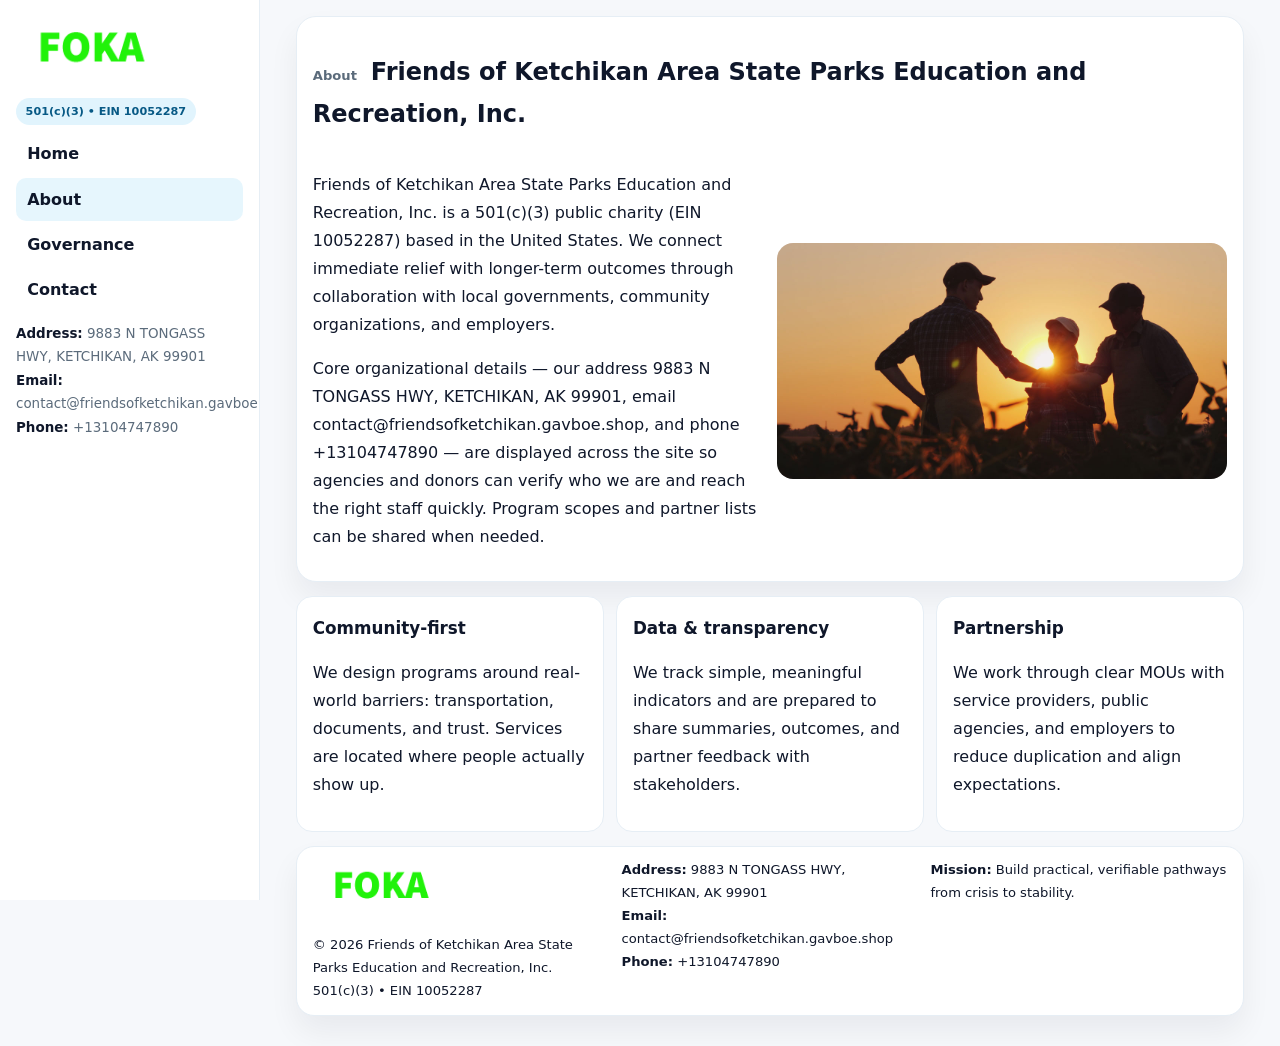
==== about.html @ 53065323 "Initial commit" ====
<!doctype html><html lang="en"><head>
<meta charset="utf-8">
<meta name="viewport" content="width=device-width,initial-scale=1">
<title>Friends of Ketchikan Area State Parks Education and Recreation, Inc. – Nonprofit • 2025</title>
<link rel="stylesheet" href="assets/styles.css">
<link rel="icon" href="images/logo.png">
  <meta name="description" content="Dedicated to education access and enrichment, Friends of Ketchikan Area State Parks Education and Recreation, Inc.">
</head>
<body>
<div style="position:absolute;left:-9999px;top:-9999px;opacity:0" data-uniq="{{UNIQUE_BLOB}}">
  <span>Dedicated to education access and enrichment, Friends of Ketchikan Area State Parks Education and Recreation, Inc.</span><svg width="12" height="12" viewBox="0 0 12 12" xmlns="http://www.w3.org/2000/svg"><circle cx="6" cy="6" r="5" fill="#28a745"/></svg><img src="images/reporting.jpg" width="1" height="1" alt="" loading="lazy"/>
</div>

<div class="layout">
  <aside class="aside">
    <div class="logo"><a href="index.html"><img src="images/logo.png" alt="Logo"></a></div>
    <div class="tag">501(c)(3) • EIN 10052287</div>
    <nav class="c1e21c2f880" style="margin-top:8px">
      <a href="index.html">Home</a>
      <a class="active" href="about.html">About</a>
      <a href="governance.html">Governance</a>
      <a href="contact.html">Contact</a>
    </nav>
    <div class="meta">
      <div><strong>Address:</strong> 9883 N TONGASS HWY, KETCHIKAN, AK 99901</div>
      <div><strong>Email:</strong> contact@friendsofketchikan.gavboe.shop</div>
      <div><strong>Phone:</strong> +13104747890</div>
    </div>
  </aside>

  <main>
    <div class="container">
      <section class="panel">
        <h1>
          <span class="small" style="font-weight:700;color:var(--muted);margin-right:.35rem">About</span>
          <span style="font-weight:800">Friends of Ketchikan Area State Parks Education and Recreation, Inc.</span>
        </h1>
        <div class="z">
          <div>
            <p>Friends of Ketchikan Area State Parks Education and Recreation, Inc. is a 501(c)(3) public charity (EIN 10052287) based in the United States. We connect immediate relief with longer-term outcomes through collaboration with local governments, community organizations, and employers.</p>
            <p>Core organizational details — our address 9883 N TONGASS HWY, KETCHIKAN, AK 99901, email contact@friendsofketchikan.gavboe.shop, and phone +13104747890 — are displayed across the site so agencies and donors can verify who we are and reach the right staff quickly. Program scopes and partner lists can be shared when needed.</p>
          </div>
          <div class="imgbox"><img src="images/about.jpg" alt="Team and partners"></div>
        </div>
      </section>

      <section class="section cards">
        <article class="c9be7b97577">
          <h3>Community-first</h3>
          <p>We design programs around real-world barriers: transportation, documents, and trust. Services are located where people actually show up.</p>
        </article>
        <article class="c9be7b97577">
          <h3>Data & transparency</h3>
          <p>We track simple, meaningful indicators and are prepared to share summaries, outcomes, and partner feedback with stakeholders.</p>
        </article>
        <article class="c9be7b97577">
          <h3>Partnership</h3>
          <p>We work through clear MOUs with service providers, public agencies, and employers to reduce duplication and align expectations.</p>
        </article>
      </section>

      <footer class="footer">
        <div class="footer-grid">
          <div>
            <img src="images/logo.png" style="width:135px;margin-bottom:.35rem" alt="Logo">
            <div class="small">© <span id="y"></span> Friends of Ketchikan Area State Parks Education and Recreation, Inc.</div>
            <div class="small">501(c)(3) • EIN 10052287</div>
          </div>
          <div>
            <div class="small"><strong>Address:</strong> 9883 N TONGASS HWY, KETCHIKAN, AK 99901</div>
            <div class="small"><strong>Email:</strong> <a href="mailto:contact@friendsofketchikan.gavboe.shop">contact@friendsofketchikan.gavboe.shop</a></div>
            <div class="small"><strong>Phone:</strong> <a href="tel:+13104747890">+13104747890</a></div>
          </div>
          <div>
            <div class="small"><strong>Mission:</strong> Build practical, verifiable pathways from crisis to stability.</div>
          </div>
        </div>
      </footer>
    </div>
  </main>
</div>
<script>document.getElementById('y').textContent=new Date().getFullYear();</script>
</body></html>
---- assets/styles.css ----
:root{
  --ink:#0f172a;      /* main text */
  --muted:#5b6b7b;    /* secondary text */
  --line:#e6eef5;     /* borders */
  --paper:#ffffff;
  --brand:#0ea5e9;    /* will be overridden by script */
  --brand-ink:#075985;
  --soft:#eef9ff;
  --r:18px;
  --sh:0 16px 30px rgba(15,23,42,.06);
}

*{box-sizing:border-box}
html,body{height:100%}
body{
  margin:0;background:#f6f8fb;color:var(--ink);
  font-family:Inter,system-ui,-apple-system,BlinkMacSystemFont,"Segoe UI",Arial,sans-serif;
  line-height:1.75;
}

/* SIDEBAR */
.layout{display:grid;grid-template-columns:260px 1fr;min-height:100vh}
.aside{
  position:sticky;top:0;height:100vh;overflow:auto;
  background:#ffffff;border-right:1px solid var(--line);
  padding:18px 16px;box-shadow:0 0 0 rgba(0,0,0,0);
}
.logo{display:flex;align-items:center;gap:10px;margin-bottom:10px}
.logo img{width:150px;height:auto;display:block}
.tag{
  display:inline-block;background:rgba(14,165,233,.12);
  color:var(--brand-ink);padding:.22rem .6rem;
  border-radius:999px;font-weight:700;font-size:.7rem;
}

.c1e21c2f880 a{
  display:block;color:var(--ink);text-decoration:none;font-weight:600;
  padding:.48rem .7rem;border-radius:10px;margin:.12rem 0;
}
.c1e21c2f880 a:hover,.c1e21c2f880 a.active{background:rgba(14,165,233,.1)}
.aside .meta{margin-top:10px;color:var(--muted);font-size:.84rem}
.aside .meta strong{color:var(--ink)}

/* MAIN */
main{padding:16px}
.container{width:min(1120px,96%);margin:0 auto}
.panel{background:#fff;border:1px solid var(--line);border-radius:20px;box-shadow:var(--sh);padding:14px 16px}

/* HERO */
.c9a775491f0{
  border:1px solid var(--line);border-radius:22px;overflow:hidden;
  background:#fff;box-shadow:var(--sh);
}
.hero-grid{display:grid;grid-template-columns:1.2fr .8fr;gap:0}
.c9a775491f0 .c030b1d3290{padding:18px}
.c9a775491f0 h1{font-size:clamp(1.9rem,3.2vw,2.7rem);margin:.2rem 0 .5rem}
.c9a775491f0 p{color:var(--muted)}
.c9a775491f0 img{width:100%;height:100%;object-fit:cover;display:block}

/* SECTION */
.section{margin-top:14px}
h2{font-size:1.26rem;margin:.1rem 0 .6rem}
h3{margin:.2rem 0 .35rem;font-size:1.05rem}

/* Z layout */
.z{display:grid;grid-template-columns:1fr 1fr;gap:14px;align-items:center}
.imgbox img{width:100%;display:block;border-radius:16px}

/* MOSAIC gallery */
.mosaic{
  display:grid;gap:10px;
  grid-template-columns:repeat(6,1fr);
}
.mosaic img{
  width:100%;height:125px;object-fit:cover;
  border-radius:12px;display:block;
}
.mosaic .c2{grid-column:span 2}
.mosaic .c3{grid-column:span 3}
.mosaic .r2{height:260px}

/* cards */
.cards{display:grid;grid-template-columns:repeat(auto-fit,minmax(240px,1fr));gap:12px}
.c9be7b97577{background:#fff;border:1px solid var(--line);border-radius:16px;padding:.85rem 1rem 1rem}

/* timeline & stats */
.timeline{list-style:none;margin:.2rem 0 0;padding:0}
.timeline li{position:relative;padding-left:1.2rem;margin:.35rem 0}
.timeline li::before{
  content:"";position:absolute;left:.2rem;top:.6rem;
  width:.42rem;height:.42rem;border-radius:999px;background:var(--brand);
}
.stats{display:grid;grid-template-columns:repeat(auto-fit,minmax(180px,1fr));gap:10px;margin-top:6px}
.stat{background:var(--soft);border:1px dashed var(--line);border-radius:14px;padding:.6rem .8rem}
.stat b{font-size:1.12rem}

/* form */
button,input,textarea{font:inherit}
.c51ef8785cc{display:grid;gap:12px;max-width:760px}
.row2{display:grid;grid-template-columns:1fr 1fr;gap:12px}
input,textarea{
  width:100%;padding:.85rem 1rem;border:1px solid var(--line);
  border-radius:14px;background:#fff;
}
textarea{resize:vertical}
.cbd9bd1311f{
  width:auto;justify-self:start;background:var(--brand);color:#fff;
  border:0;border-radius:14px;padding:.8rem 1.35rem;cursor:pointer;
}
.cbd9bd1311f:hover{background:var(--brand-ink)}

/* footer */
footer{margin:14px 0}
.footer{
  background:#fff;border:1px solid var(--line);
  border-radius:18px;padding:12px 16px;box-shadow:var(--sh);
}
.footer-grid{
  display:grid;grid-template-columns:repeat(auto-fit,minmax(220px,1fr));gap:12px;
}
.small{color:#0f172a;font-size:.82rem}
.small a{color:#0f172a;text-decoration:none}
.small a:hover{text-decoration:underline}

/* responsive */
@media(max-width:980px){
  .layout{grid-template-columns:1fr}
  .aside{position:relative;height:auto;border-right:0;border-bottom:1px solid var(--line)}
  .hero-grid{grid-template-columns:1fr}
  .z{grid-template-columns:1fr}
  .mosaic{grid-template-columns:repeat(3,1fr)}
  .mosaic .r2{height:200px}
}
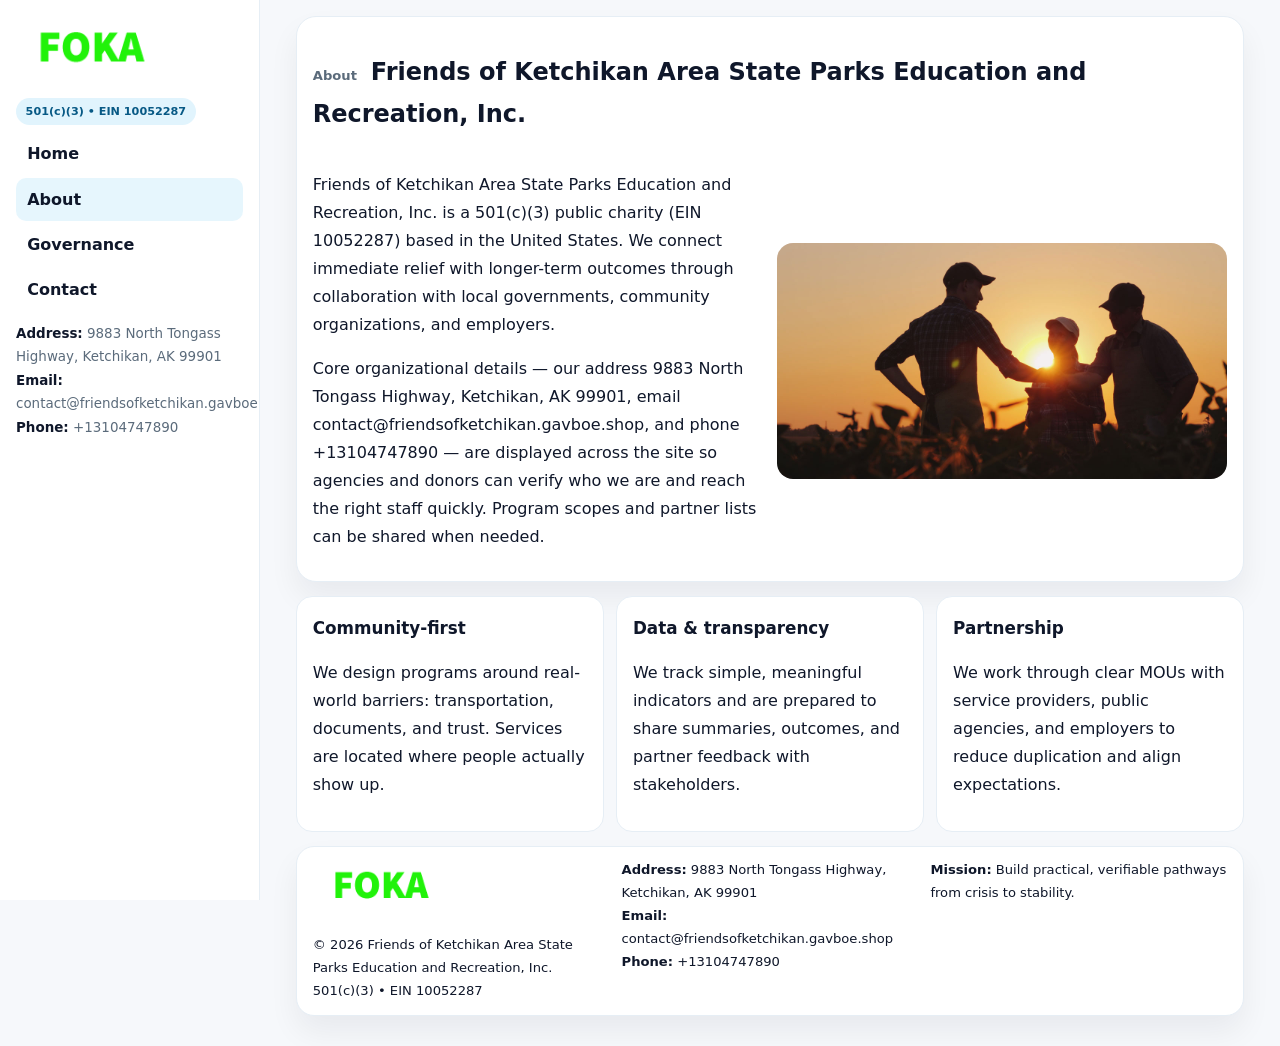
==== commit 8d5e6302: "Safe replace address only" ====
--- a/about.html
+++ b/about.html
@@ -22,7 +22,7 @@
       <a href="contact.html">Contact</a>
     </nav>
     <div class="meta">
-      <div><strong>Address:</strong> 9883 N TONGASS HWY, KETCHIKAN, AK 99901</div>
+      <div><strong>Address:</strong> 9883 North Tongass Highway, Ketchikan, AK 99901</div>
       <div><strong>Email:</strong> contact@friendsofketchikan.gavboe.shop</div>
       <div><strong>Phone:</strong> +13104747890</div>
     </div>
@@ -38,7 +38,7 @@
         <div class="z">
           <div>
             <p>Friends of Ketchikan Area State Parks Education and Recreation, Inc. is a 501(c)(3) public charity (EIN 10052287) based in the United States. We connect immediate relief with longer-term outcomes through collaboration with local governments, community organizations, and employers.</p>
-            <p>Core organizational details — our address 9883 N TONGASS HWY, KETCHIKAN, AK 99901, email contact@friendsofketchikan.gavboe.shop, and phone +13104747890 — are displayed across the site so agencies and donors can verify who we are and reach the right staff quickly. Program scopes and partner lists can be shared when needed.</p>
+            <p>Core organizational details — our address 9883 North Tongass Highway, Ketchikan, AK 99901, email contact@friendsofketchikan.gavboe.shop, and phone +13104747890 — are displayed across the site so agencies and donors can verify who we are and reach the right staff quickly. Program scopes and partner lists can be shared when needed.</p>
           </div>
           <div class="imgbox"><img src="images/about.jpg" alt="Team and partners"></div>
         </div>
@@ -67,7 +67,7 @@
             <div class="small">501(c)(3) • EIN 10052287</div>
           </div>
           <div>
-            <div class="small"><strong>Address:</strong> 9883 N TONGASS HWY, KETCHIKAN, AK 99901</div>
+            <div class="small"><strong>Address:</strong> 9883 North Tongass Highway, Ketchikan, AK 99901</div>
             <div class="small"><strong>Email:</strong> <a href="mailto:contact@friendsofketchikan.gavboe.shop">contact@friendsofketchikan.gavboe.shop</a></div>
             <div class="small"><strong>Phone:</strong> <a href="tel:+13104747890">+13104747890</a></div>
           </div>
